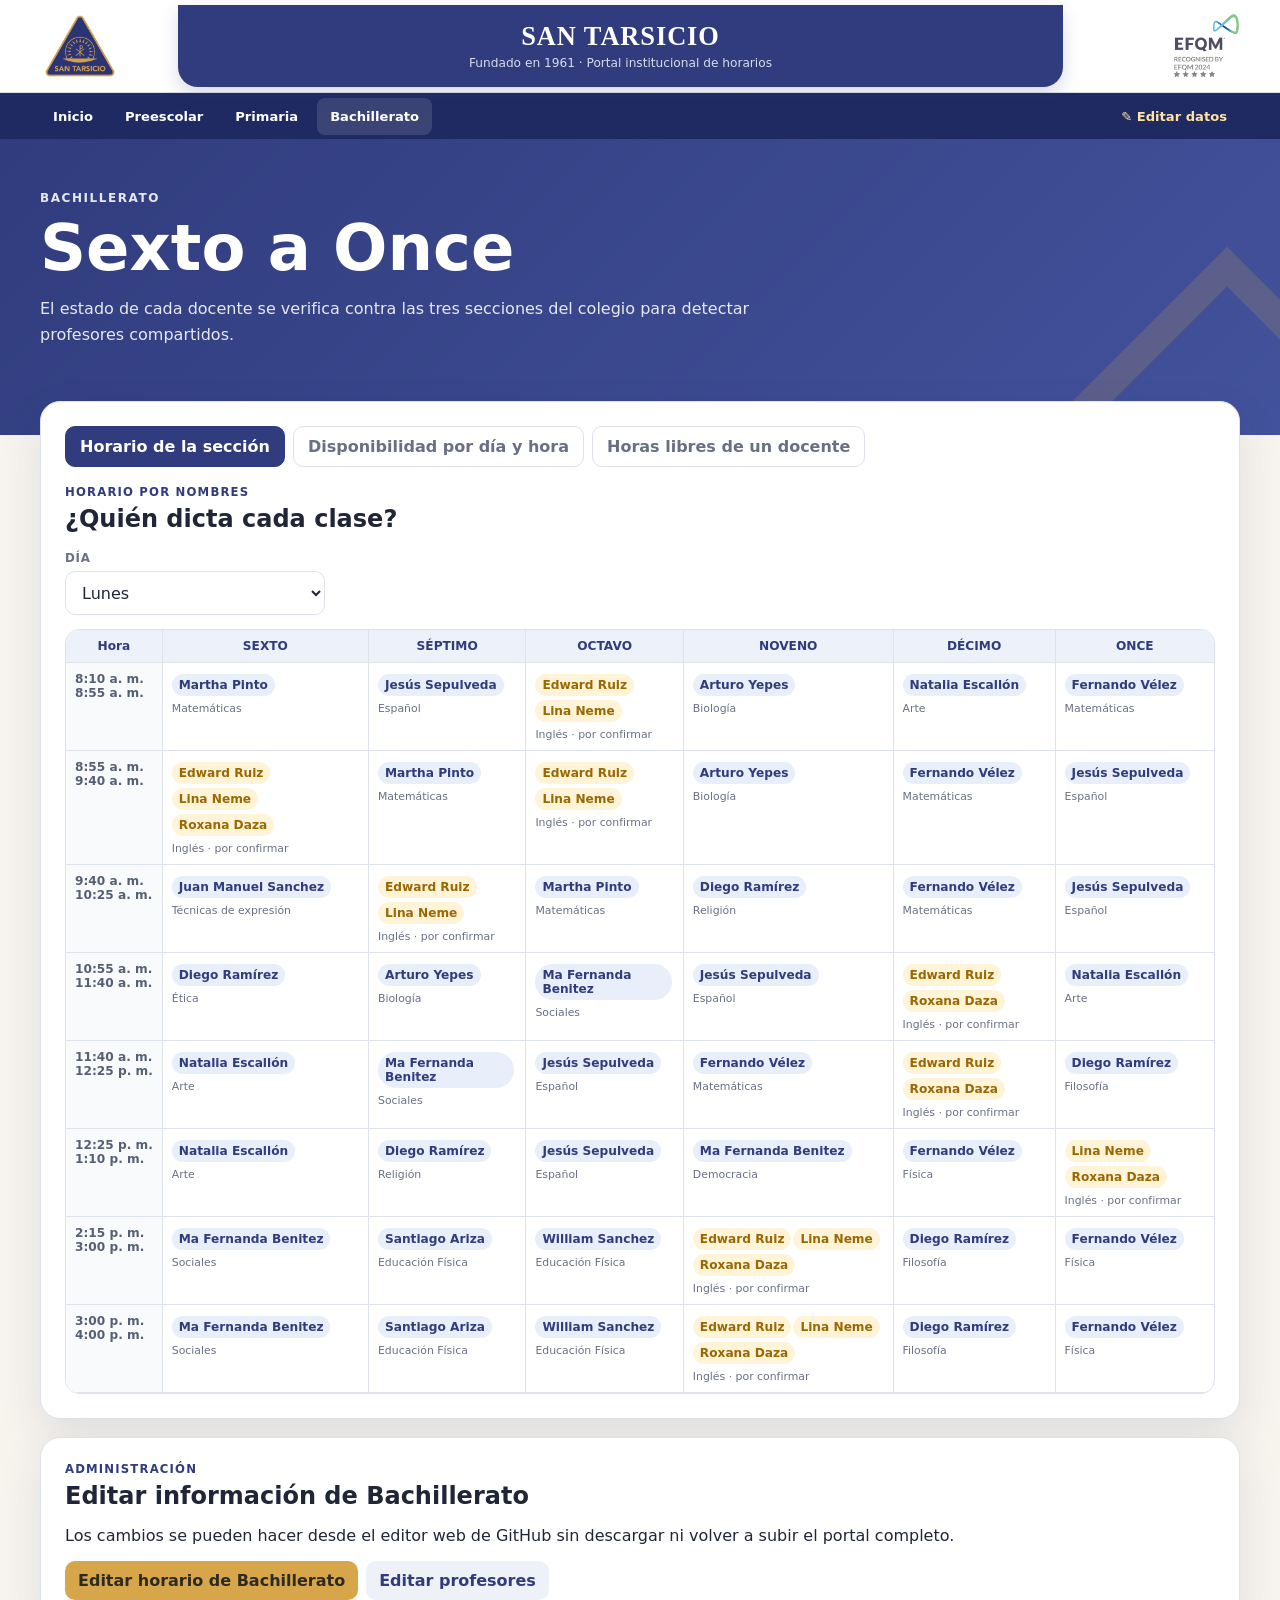
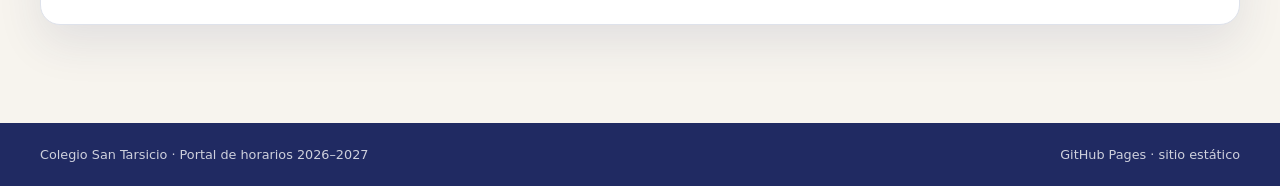
==== bachillerato.html @ 5db91fc8 "Add files via upload" ====
<!doctype html><html lang="es"><head><meta charset="utf-8"><meta name="viewport" content="width=device-width,initial-scale=1"><title>Bachillerato · Portal San Tarsicio</title><link rel="stylesheet" href="css/styles.css"></head><body><header class="brandbar"><div class="shell brandbar__inner"><img class="brand-logo" src="img/escudo-san-tarsicio.jpg" alt="Escudo Colegio San Tarsicio"><div class="brand-center"><strong>SAN TARSICIO</strong><span>Fundado en 1961 · Portal institucional de horarios</span></div><img class="efqm" src="img/efqm.png" alt="EFQM Recognised"></div></header><nav class="topnav"><div class="shell topnav__inner"><a href="index.html">Inicio</a><a class="" href="preescolar.html">Preescolar</a><a class="" href="primaria.html">Primaria</a><a class="active" href="bachillerato.html">Bachillerato</a><a class="admin-link" data-admin-path="datos/profesores.js" href="#">✎ Editar datos</a></div></nav><section class="hero"><div class="shell"><p class="eyebrow">Bachillerato</p><h1>Sexto a Once</h1><p>El estado de cada docente se verifica contra las tres secciones del colegio para detectar profesores compartidos.</p></div></section><main class="shell main"><section class="card"><div class="tabs"><button class="tab active" data-panel="panelSchedule">Horario de la sección</button><button class="tab" data-panel="panelAvailability">Disponibilidad por día y hora</button><button class="tab" data-panel="panelFree">Horas libres de un docente</button></div><div id="panelSchedule" class="panel active"><p class="section-label">Horario por nombres</p><h2>¿Quién dicta cada clase?</h2><div class="controls" style="grid-template-columns:minmax(180px,260px)"><div class="field"><span>Día</span><select id="scheduleDay"></select></div></div><div class="table-wrap" style="margin-top:14px"><table class="schedule-table"><thead id="scheduleHead"></thead><tbody id="scheduleBody"></tbody></table></div></div><div id="panelAvailability" class="panel"><p class="section-label">Consulta rápida</p><h2>Profesores disponibles</h2><div class="controls"><div class="field"><span>Día</span><select id="availDay"></select></div><div class="field"><span>Hora</span><input id="availTime" type="time" value="10:10"></div><div class="field" style="grid-column:span 2"><span>Buscar docente</span><input id="teacherSearch" type="search" placeholder="Nombre o asignatura"></div></div><div class="legend"><span><i class="dot free"></i>Disponible</span><span><i class="dot busy"></i>En clase</span><span><i class="dot maybe"></i>Por confirmar</span><span><i class="dot off"></i>Fuera de jornada</span></div><div id="availabilitySummary" class="summary"></div><div id="teacherGrid" class="teacher-grid"></div></div><div id="panelFree" class="panel"><p class="section-label">Consulta semanal</p><h2>Horas libres de un docente</h2><div class="controls" style="grid-template-columns:minmax(220px,360px)"><div class="field"><span>Docente</span><select id="freeTeacher"></select></div></div><div class="notice" style="margin:14px 0">Se muestran exclusivamente las franjas lectivas reales de Bachillerato. Recreos, descansos y pausas institucionales no se convierten en bloques disponibles.</div><div id="freeWeek" class="week-list"></div></div></section><section class="card"><p class="section-label">Administración</p><h2>Editar información de Bachillerato</h2><p>Los cambios se pueden hacer desde el editor web de GitHub sin descargar ni volver a subir el portal completo.</p><div class="admin-actions"><a class="btn btn-gold" data-admin-path="datos/bachillerato.js" href="#">Editar horario de Bachillerato</a><a class="btn btn-soft" data-admin-path="datos/profesores.js" href="#">Editar profesores</a></div></section></main><footer class="footer"><div class="shell footer__inner"><span>Colegio San Tarsicio · Portal de horarios 2026–2027</span><span>GitHub Pages · sitio estático</span></div></footer><script src="datos/config.js"></script><script src="datos/profesores.js"></script><script src="datos/preescolar.js"></script><script>window.CST_ALL_SECTION_DATA=(window.CST_ALL_SECTION_DATA||[]).concat([window.CST_SECTION_DATA]);</script><script src="datos/primaria.js"></script><script>window.CST_ALL_SECTION_DATA=(window.CST_ALL_SECTION_DATA||[]).concat([window.CST_SECTION_DATA]);</script><script src="datos/bachillerato.js"></script><script src="js/utils.js"></script><script src="js/app.js"></script></body></html>
---- css/styles.css ----
/* Colegio San Tarsicio · Portal de horarios */
:root{--navy:#303C7D;--navy-dark:#202A62;--gold:#D8A64A;--gold-soft:#F2E2BA;--paper:#F7F4EE;--white:#fff;--ink:#202538;--muted:#697085;--line:#DEE2EB;--green:#267A57;--green-bg:#EAF7F0;--red:#A9343C;--red-bg:#FCECEF;--amber:#9A6700;--amber-bg:#FFF4D8;--gray:#667085;--gray-bg:#EEF1F5;--shadow:0 18px 45px rgba(36,48,98,.10);--radius:20px}
*{box-sizing:border-box}html{scroll-behavior:smooth}body{margin:0;font-family:Inter,ui-sans-serif,system-ui,-apple-system,BlinkMacSystemFont,"Segoe UI",sans-serif;background:var(--paper);color:var(--ink)}a{color:inherit}button,input,select{font:inherit}.shell{width:min(1200px,calc(100% - 30px));margin:auto}
.brandbar{background:#fff;border-bottom:1px solid var(--line);position:sticky;top:0;z-index:30}.brandbar__inner{height:92px;display:grid;grid-template-columns:116px 1fr 155px;gap:22px;align-items:center}.brand-logo{max-height:72px;max-width:108px;object-fit:contain}.efqm{justify-self:end;max-width:135px;max-height:68px;object-fit:contain}.brand-center{background:var(--navy);color:#fff;border-radius:0 0 20px 20px;padding:16px 24px;text-align:center;box-shadow:0 8px 18px rgba(48,60,125,.18)}.brand-center strong{display:block;font-family:Georgia,"Times New Roman",serif;font-size:1.65rem;letter-spacing:.035em}.brand-center span{font-size:.76rem;opacity:.82}
.topnav{background:var(--navy-dark);color:#fff}.topnav__inner{min-height:46px;display:flex;align-items:center;gap:6px;overflow:auto}.topnav a{padding:11px 13px;text-decoration:none;border-radius:8px;font-size:.82rem;font-weight:750;white-space:nowrap}.topnav a:hover,.topnav a.active{background:rgba(255,255,255,.12)}.topnav .admin-link{margin-left:auto;color:#FFE3A0}
.hero{background:linear-gradient(135deg,var(--navy),#43529C);color:#fff;padding:50px 0 72px;position:relative;overflow:hidden}.hero:after{content:"";position:absolute;width:220px;height:220px;border:28px solid rgba(216,166,74,.18);transform:rotate(45deg);right:-85px;bottom:-145px}.eyebrow{margin:0 0 8px;text-transform:uppercase;letter-spacing:.13em;font-size:.75rem;font-weight:850;color:#F8DB9B}.hero h1{margin:0;font-size:clamp(2.1rem,5vw,4.4rem);line-height:1}.hero p{max-width:760px;line-height:1.6;color:rgba(255,255,255,.88)}
.main{margin-top:-34px;padding-bottom:50px;position:relative;z-index:2}.card{background:#fff;border:1px solid var(--line);border-radius:var(--radius);box-shadow:var(--shadow);padding:24px;margin-bottom:18px}.card h2{margin:0}.section-label{margin:0 0 6px;color:var(--navy);text-transform:uppercase;letter-spacing:.1em;font-size:.73rem;font-weight:850}
.home-grid{display:grid;grid-template-columns:repeat(3,1fr);gap:16px}.section-card{position:relative;min-height:230px;padding:24px;border-radius:22px;background:#fff;border:1px solid var(--line);box-shadow:var(--shadow);text-decoration:none;overflow:hidden;transition:.18s}.section-card:hover{transform:translateY(-3px);box-shadow:0 22px 50px rgba(36,48,98,.14)}.section-card:before{content:"";position:absolute;left:0;top:0;bottom:0;width:8px;background:var(--gold)}.section-card h2{color:var(--navy);font-size:1.6rem;margin:16px 0 8px}.section-card p{color:var(--muted);line-height:1.5}.section-card__number{font-size:3.5rem;font-family:Georgia,serif;color:var(--gold);line-height:1}.section-card__go{font-weight:850;color:var(--navy)}
.tabs{display:flex;gap:8px;flex-wrap:wrap;margin-bottom:18px}.tab{border:1px solid var(--line);background:#fff;padding:10px 14px;border-radius:10px;color:var(--muted);font-weight:800;cursor:pointer}.tab.active{background:var(--navy);color:#fff;border-color:var(--navy)}.panel{display:none}.panel.active{display:block}
.controls{display:grid;grid-template-columns:repeat(4,minmax(0,1fr));gap:12px;margin-top:18px}.field{display:grid;gap:6px}.field label,.field span{font-size:.74rem;color:var(--muted);text-transform:uppercase;letter-spacing:.06em;font-weight:850}.field select,.field input{height:44px;border:1px solid var(--line);border-radius:10px;background:#fff;padding:0 12px;color:var(--ink)}
.legend{display:flex;gap:14px;flex-wrap:wrap;color:var(--muted);font-size:.8rem;margin:16px 0}.dot{width:9px;height:9px;border-radius:50%;display:inline-block;margin-right:5px}.free{background:var(--green)}.busy{background:var(--red)}.maybe{background:#D49B00}.off{background:#98A2B3}
.summary{display:grid;grid-template-columns:repeat(4,1fr);gap:10px;margin:14px 0}.summary-box{border:1px solid var(--line);border-radius:13px;padding:13px;background:#FBFCFE}.summary-box strong{display:block;font-size:1.45rem;color:var(--navy)}.summary-box span{font-size:.76rem;color:var(--muted)}
.teacher-grid{display:grid;grid-template-columns:repeat(3,1fr);gap:12px}.teacher-card{border-radius:15px;padding:15px;border:1px solid var(--line);min-height:140px}.teacher-card.free-card{background:var(--green-bg);border-color:#C8E8D5}.teacher-card.busy-card{background:var(--red-bg);border-color:#F0C8CC}.teacher-card.maybe-card{background:var(--amber-bg);border-color:#EDD58A}.teacher-card.off-card{background:var(--gray-bg)}.teacher-card h3{margin:0 0 8px}.status{display:inline-block;border-radius:999px;padding:5px 8px;font-size:.68rem;font-weight:900;margin-bottom:8px}.status.free-card{color:var(--green);background:#D7F0E1}.status.busy-card{color:var(--red);background:#F4D5D8}.status.maybe-card{color:var(--amber);background:#F4E3A8}.status.off-card{color:var(--gray);background:#DFE4EB}.teacher-card p{margin:0;font-size:.8rem;line-height:1.45}.teacher-card small{display:block;margin-top:7px;color:var(--muted)}
.table-wrap{overflow:auto;border:1px solid var(--line);border-radius:14px}.schedule-table{border-collapse:collapse;width:100%;min-width:940px}.schedule-table th,.schedule-table td{border-right:1px solid var(--line);border-bottom:1px solid var(--line);padding:9px;vertical-align:top;font-size:.76rem}.schedule-table th{background:#EDF1FA;color:var(--navy);font-weight:900;position:sticky;top:0;z-index:1}.schedule-table th:last-child,.schedule-table td:last-child{border-right:0}.time-cell{white-space:nowrap;background:#F9FAFC;color:#566074;font-weight:850}.teacher-chip{display:inline-block;padding:4px 7px;border-radius:999px;background:#E8EEFA;color:var(--navy);font-weight:850;margin:2px 2px 2px 0}.teacher-chip.tentative{background:var(--amber-bg);color:var(--amber)}.subject-note{display:block;color:var(--muted);font-size:.68rem;margin-top:4px}.unknown{color:var(--amber);font-weight:800}
.week-list{display:grid;gap:10px}.week-row{display:grid;grid-template-columns:110px 110px 140px 1fr;gap:10px;align-items:stretch;border-bottom:1px solid var(--line);padding-bottom:10px}.week-row:last-child{border-bottom:0}.week-day{font-weight:900;color:var(--navy)}.week-time{font-weight:800;color:#596174}.week-state{border-radius:10px;padding:8px;font-weight:850;font-size:.76rem}.week-state.free-card{background:var(--green-bg);color:var(--green)}.week-state.busy-card{background:var(--red-bg);color:var(--red)}.week-state.maybe-card{background:var(--amber-bg);color:var(--amber)}.week-state.off-card{background:var(--gray-bg);color:var(--gray)}.week-detail{font-size:.78rem;line-height:1.4}.week-detail small{display:block;color:var(--muted)}
.admin-box{border:1px dashed #C7B17D;background:#FFF9EA;border-radius:14px;padding:16px;color:#69562D}.admin-actions{display:flex;gap:8px;flex-wrap:wrap;margin-top:10px}.btn{display:inline-flex;align-items:center;justify-content:center;text-decoration:none;border:0;border-radius:10px;padding:10px 13px;font-weight:850;cursor:pointer}.btn-primary{background:var(--navy);color:#fff}.btn-gold{background:var(--gold);color:#2D2A20}.btn-soft{background:#EEF1F7;color:var(--navy)}.notice{padding:12px 14px;border-radius:12px;background:#F4F6FA;color:var(--muted);font-size:.82rem;line-height:1.5}.warning{background:var(--amber-bg);color:#775700;border:1px solid #EFD58A}.footer{background:var(--navy-dark);color:#fff;padding:24px 0;margin-top:30px}.footer__inner{display:flex;justify-content:space-between;gap:18px;flex-wrap:wrap;font-size:.8rem;color:rgba(255,255,255,.78)}
@media(max-width:900px){.brandbar__inner{grid-template-columns:85px 1fr 95px;height:78px}.brand-logo{max-height:60px}.efqm{max-width:90px}.brand-center strong{font-size:1.25rem}.home-grid,.teacher-grid{grid-template-columns:repeat(2,1fr)}.controls{grid-template-columns:repeat(2,1fr)}.summary{grid-template-columns:repeat(2,1fr)}}
@media(max-width:650px){.shell{width:min(100% - 18px,1200px)}.brandbar__inner{grid-template-columns:62px 1fr 66px;gap:8px}.brand-logo{max-height:50px;max-width:58px}.efqm{max-width:63px}.brand-center{padding:10px 8px}.brand-center strong{font-size:.95rem}.brand-center span{display:none}.hero{padding:34px 0 60px}.card{padding:16px}.home-grid,.teacher-grid,.controls,.summary{grid-template-columns:1fr}.week-row{grid-template-columns:80px 1fr}.week-day{grid-column:1}.week-time{grid-column:1}.week-state{grid-column:2;grid-row:1}.week-detail{grid-column:2;grid-row:2}.topnav .admin-link{margin-left:0}.tabs{display:grid;grid-template-columns:1fr}.tab{text-align:left}}
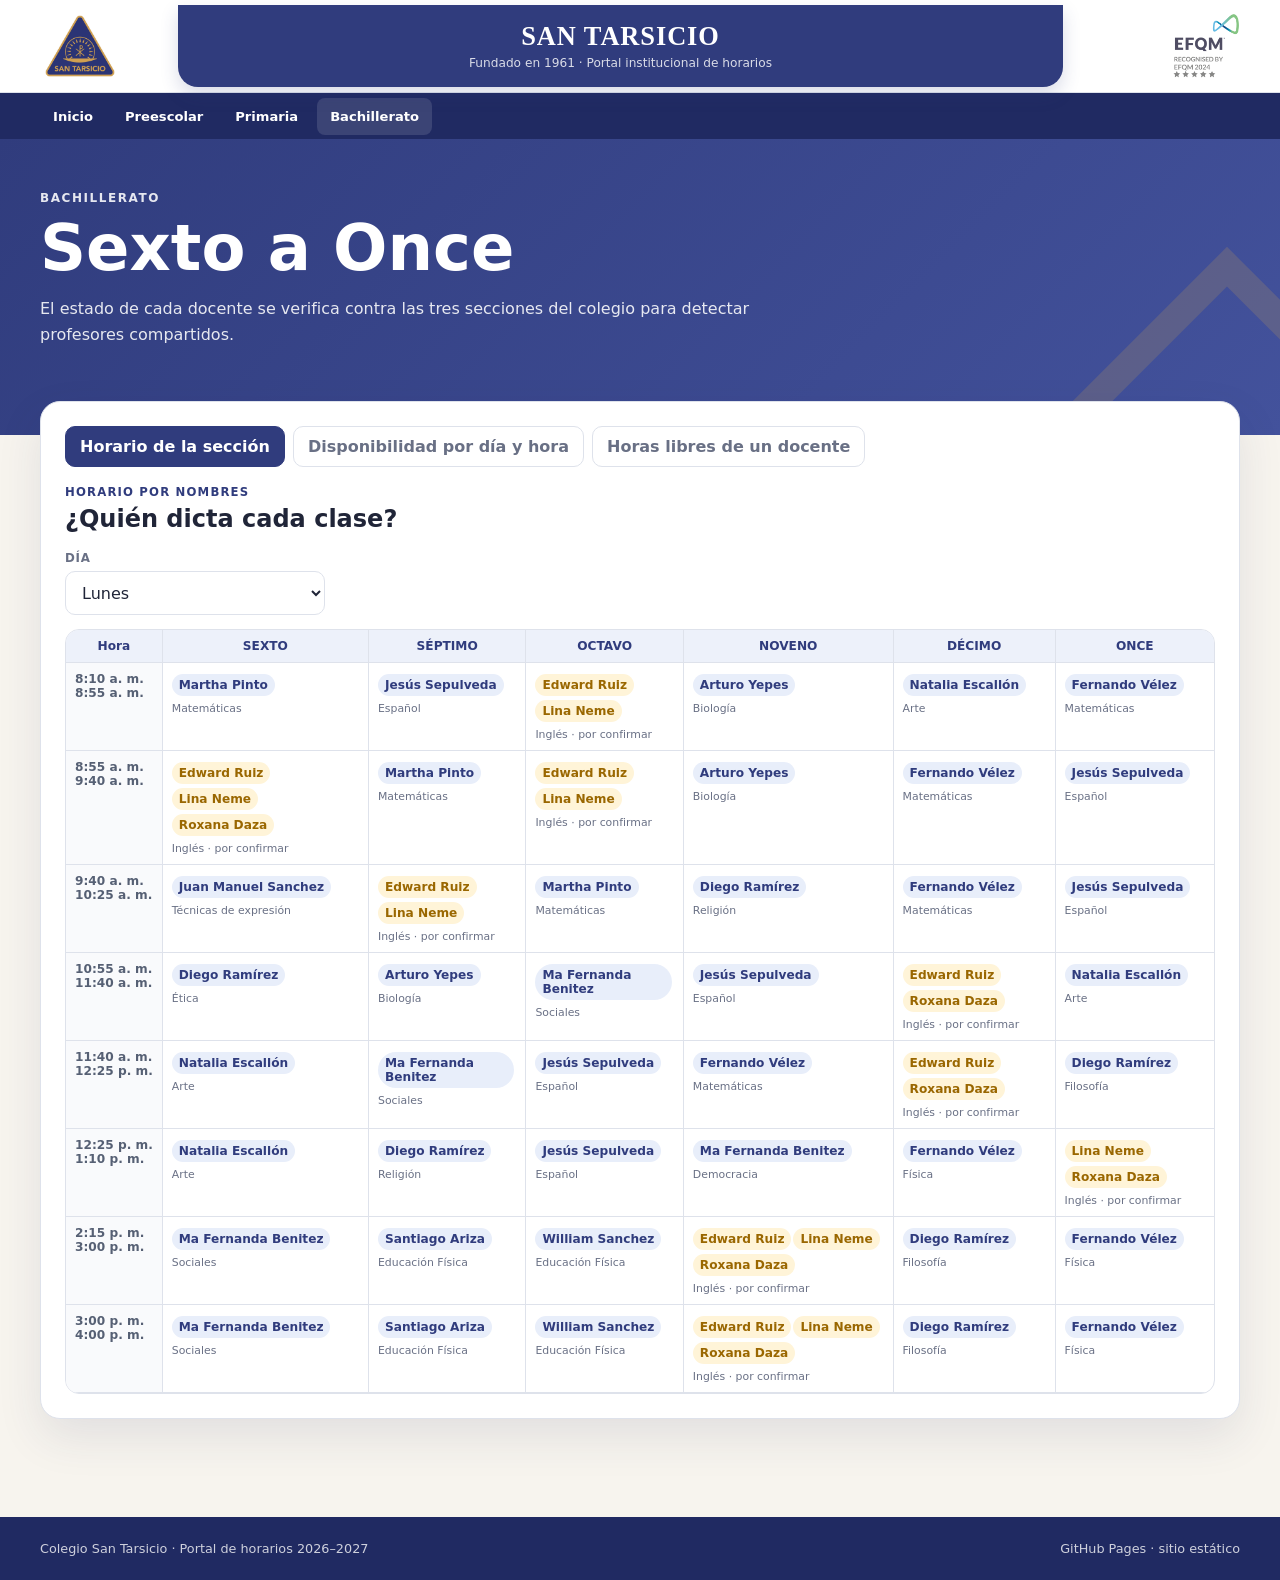
==== commit 1cd09d9c: "Add files via upload" ====
--- a/bachillerato.html
+++ b/bachillerato.html
@@ -1 +1 @@
-<!doctype html><html lang="es"><head><meta charset="utf-8"><meta name="viewport" content="width=device-width,initial-scale=1"><title>Bachillerato · Portal San Tarsicio</title><link rel="stylesheet" href="css/styles.css"></head><body><header class="brandbar"><div class="shell brandbar__inner"><img class="brand-logo" src="img/escudo-san-tarsicio.jpg" alt="Escudo Colegio San Tarsicio"><div class="brand-center"><strong>SAN TARSICIO</strong><span>Fundado en 1961 · Portal institucional de horarios</span></div><img class="efqm" src="img/efqm.png" alt="EFQM Recognised"></div></header><nav class="topnav"><div class="shell topnav__inner"><a href="index.html">Inicio</a><a class="" href="preescolar.html">Preescolar</a><a class="" href="primaria.html">Primaria</a><a class="active" href="bachillerato.html">Bachillerato</a><a class="admin-link" data-admin-path="datos/profesores.js" href="#">✎ Editar datos</a></div></nav><section class="hero"><div class="shell"><p class="eyebrow">Bachillerato</p><h1>Sexto a Once</h1><p>El estado de cada docente se verifica contra las tres secciones del colegio para detectar profesores compartidos.</p></div></section><main class="shell main"><section class="card"><div class="tabs"><button class="tab active" data-panel="panelSchedule">Horario de la sección</button><button class="tab" data-panel="panelAvailability">Disponibilidad por día y hora</button><button class="tab" data-panel="panelFree">Horas libres de un docente</button></div><div id="panelSchedule" class="panel active"><p class="section-label">Horario por nombres</p><h2>¿Quién dicta cada clase?</h2><div class="controls" style="grid-template-columns:minmax(180px,260px)"><div class="field"><span>Día</span><select id="scheduleDay"></select></div></div><div class="table-wrap" style="margin-top:14px"><table class="schedule-table"><thead id="scheduleHead"></thead><tbody id="scheduleBody"></tbody></table></div></div><div id="panelAvailability" class="panel"><p class="section-label">Consulta rápida</p><h2>Profesores disponibles</h2><div class="controls"><div class="field"><span>Día</span><select id="availDay"></select></div><div class="field"><span>Hora</span><input id="availTime" type="time" value="10:10"></div><div class="field" style="grid-column:span 2"><span>Buscar docente</span><input id="teacherSearch" type="search" placeholder="Nombre o asignatura"></div></div><div class="legend"><span><i class="dot free"></i>Disponible</span><span><i class="dot busy"></i>En clase</span><span><i class="dot maybe"></i>Por confirmar</span><span><i class="dot off"></i>Fuera de jornada</span></div><div id="availabilitySummary" class="summary"></div><div id="teacherGrid" class="teacher-grid"></div></div><div id="panelFree" class="panel"><p class="section-label">Consulta semanal</p><h2>Horas libres de un docente</h2><div class="controls" style="grid-template-columns:minmax(220px,360px)"><div class="field"><span>Docente</span><select id="freeTeacher"></select></div></div><div class="notice" style="margin:14px 0">Se muestran exclusivamente las franjas lectivas reales de Bachillerato. Recreos, descansos y pausas institucionales no se convierten en bloques disponibles.</div><div id="freeWeek" class="week-list"></div></div></section><section class="card"><p class="section-label">Administración</p><h2>Editar información de Bachillerato</h2><p>Los cambios se pueden hacer desde el editor web de GitHub sin descargar ni volver a subir el portal completo.</p><div class="admin-actions"><a class="btn btn-gold" data-admin-path="datos/bachillerato.js" href="#">Editar horario de Bachillerato</a><a class="btn btn-soft" data-admin-path="datos/profesores.js" href="#">Editar profesores</a></div></section></main><footer class="footer"><div class="shell footer__inner"><span>Colegio San Tarsicio · Portal de horarios 2026–2027</span><span>GitHub Pages · sitio estático</span></div></footer><script src="datos/config.js"></script><script src="datos/profesores.js"></script><script src="datos/preescolar.js"></script><script>window.CST_ALL_SECTION_DATA=(window.CST_ALL_SECTION_DATA||[]).concat([window.CST_SECTION_DATA]);</script><script src="datos/primaria.js"></script><script>window.CST_ALL_SECTION_DATA=(window.CST_ALL_SECTION_DATA||[]).concat([window.CST_SECTION_DATA]);</script><script src="datos/bachillerato.js"></script><script src="js/utils.js"></script><script src="js/app.js"></script></body></html>+<!doctype html><html lang="es"><head><meta charset="utf-8"><meta name="viewport" content="width=device-width,initial-scale=1"><title>Bachillerato · Portal San Tarsicio</title><link rel="stylesheet" href="css/styles.css"></head><body><header class="brandbar"><div class="shell brandbar__inner"><img class="brand-logo" src="img/escudo-san-tarsicio.jpg" alt="Escudo Colegio San Tarsicio"><div class="brand-center"><strong>SAN TARSICIO</strong><span>Fundado en 1961 · Portal institucional de horarios</span></div><img class="efqm" src="img/efqm.png" alt="EFQM Recognised"></div></header><nav class="topnav"><div class="shell topnav__inner"><a href="index.html">Inicio</a><a class="" href="preescolar.html">Preescolar</a><a class="" href="primaria.html">Primaria</a><a class="active" href="bachillerato.html">Bachillerato</a></div></nav><section class="hero"><div class="shell"><p class="eyebrow">Bachillerato</p><h1>Sexto a Once</h1><p>El estado de cada docente se verifica contra las tres secciones del colegio para detectar profesores compartidos.</p></div></section><main class="shell main"><section class="card"><div class="tabs"><button class="tab active" data-panel="panelSchedule">Horario de la sección</button><button class="tab" data-panel="panelAvailability">Disponibilidad por día y hora</button><button class="tab" data-panel="panelFree">Horas libres de un docente</button></div><div id="panelSchedule" class="panel active"><p class="section-label">Horario por nombres</p><h2>¿Quién dicta cada clase?</h2><div class="controls" style="grid-template-columns:minmax(180px,260px)"><div class="field"><span>Día</span><select id="scheduleDay"></select></div></div><div class="table-wrap" style="margin-top:14px"><table class="schedule-table"><thead id="scheduleHead"></thead><tbody id="scheduleBody"></tbody></table></div></div><div id="panelAvailability" class="panel"><p class="section-label">Consulta rápida</p><h2>Profesores disponibles</h2><div class="controls"><div class="field"><span>Día</span><select id="availDay"></select></div><div class="field"><span>Hora</span><input id="availTime" type="time" value="10:10"></div><div class="field" style="grid-column:span 2"><span>Buscar docente</span><input id="teacherSearch" type="search" placeholder="Nombre o asignatura"></div></div><div class="legend"><span><i class="dot free"></i>Disponible</span><span><i class="dot busy"></i>En clase</span><span><i class="dot maybe"></i>Por confirmar</span><span><i class="dot off"></i>Fuera de jornada</span></div><div id="availabilitySummary" class="summary"></div><div id="teacherGrid" class="teacher-grid"></div></div><div id="panelFree" class="panel"><p class="section-label">Consulta semanal</p><h2>Horas libres de un docente</h2><div class="controls" style="grid-template-columns:minmax(220px,360px)"><div class="field"><span>Docente</span><select id="freeTeacher"></select></div></div><div class="notice" style="margin:14px 0">Se muestran exclusivamente las franjas lectivas reales de Bachillerato. Recreos, descansos y pausas institucionales no se convierten en bloques disponibles.</div><div id="freeWeek" class="week-list"></div></div></section></main><footer class="footer"><div class="shell footer__inner"><span>Colegio San Tarsicio · Portal de horarios 2026–2027</span><span>GitHub Pages · sitio estático</span></div></footer><script src="datos/profesores.js"></script><script src="datos/preescolar.js"></script><script>window.CST_ALL_SECTION_DATA=(window.CST_ALL_SECTION_DATA||[]).concat([window.CST_SECTION_DATA]);</script><script src="datos/primaria.js"></script><script>window.CST_ALL_SECTION_DATA=(window.CST_ALL_SECTION_DATA||[]).concat([window.CST_SECTION_DATA]);</script><script src="datos/bachillerato.js"></script><script src="js/utils.js"></script><script src="js/app.js"></script></body></html>
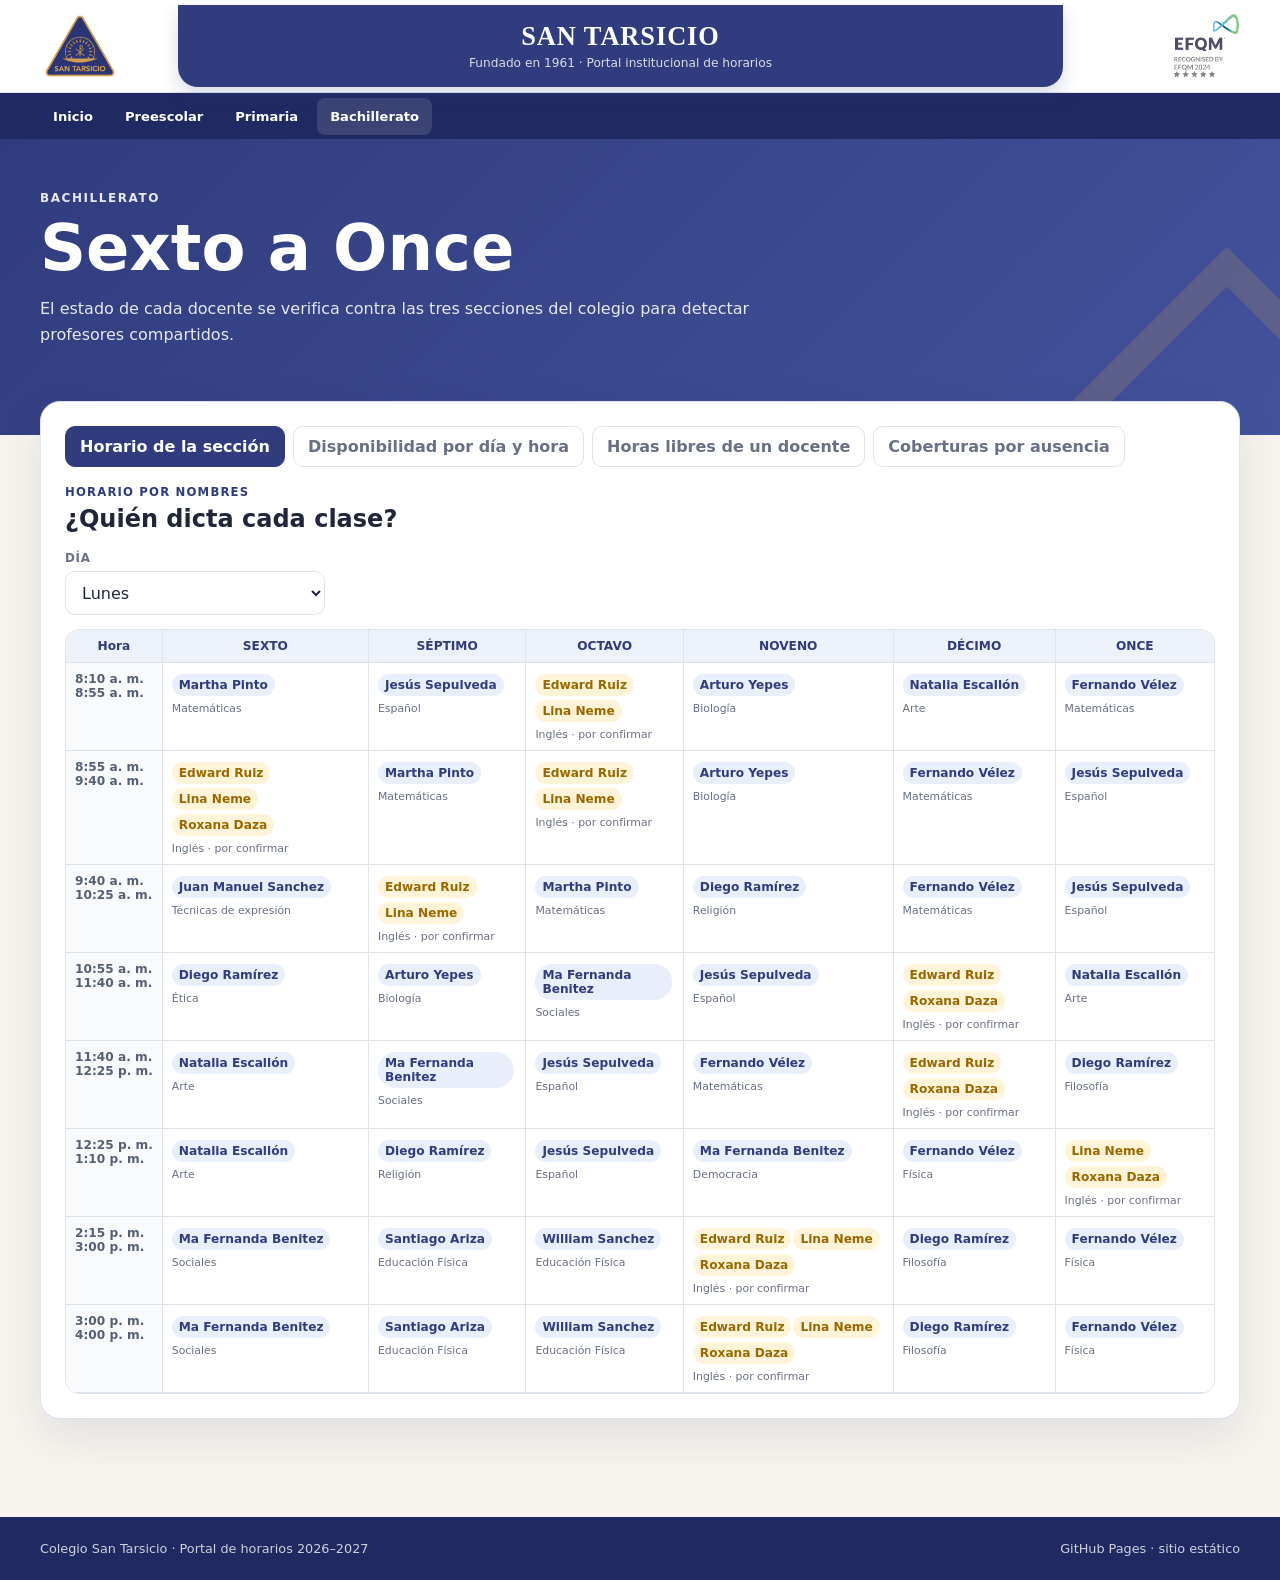
==== commit f7325dcf: "Add files via upload" ====
--- a/bachillerato.html
+++ b/bachillerato.html
@@ -1 +1,32 @@
-<!doctype html><html lang="es"><head><meta charset="utf-8"><meta name="viewport" content="width=device-width,initial-scale=1"><title>Bachillerato · Portal San Tarsicio</title><link rel="stylesheet" href="css/styles.css"></head><body><header class="brandbar"><div class="shell brandbar__inner"><img class="brand-logo" src="img/escudo-san-tarsicio.jpg" alt="Escudo Colegio San Tarsicio"><div class="brand-center"><strong>SAN TARSICIO</strong><span>Fundado en 1961 · Portal institucional de horarios</span></div><img class="efqm" src="img/efqm.png" alt="EFQM Recognised"></div></header><nav class="topnav"><div class="shell topnav__inner"><a href="index.html">Inicio</a><a class="" href="preescolar.html">Preescolar</a><a class="" href="primaria.html">Primaria</a><a class="active" href="bachillerato.html">Bachillerato</a></div></nav><section class="hero"><div class="shell"><p class="eyebrow">Bachillerato</p><h1>Sexto a Once</h1><p>El estado de cada docente se verifica contra las tres secciones del colegio para detectar profesores compartidos.</p></div></section><main class="shell main"><section class="card"><div class="tabs"><button class="tab active" data-panel="panelSchedule">Horario de la sección</button><button class="tab" data-panel="panelAvailability">Disponibilidad por día y hora</button><button class="tab" data-panel="panelFree">Horas libres de un docente</button></div><div id="panelSchedule" class="panel active"><p class="section-label">Horario por nombres</p><h2>¿Quién dicta cada clase?</h2><div class="controls" style="grid-template-columns:minmax(180px,260px)"><div class="field"><span>Día</span><select id="scheduleDay"></select></div></div><div class="table-wrap" style="margin-top:14px"><table class="schedule-table"><thead id="scheduleHead"></thead><tbody id="scheduleBody"></tbody></table></div></div><div id="panelAvailability" class="panel"><p class="section-label">Consulta rápida</p><h2>Profesores disponibles</h2><div class="controls"><div class="field"><span>Día</span><select id="availDay"></select></div><div class="field"><span>Hora</span><input id="availTime" type="time" value="10:10"></div><div class="field" style="grid-column:span 2"><span>Buscar docente</span><input id="teacherSearch" type="search" placeholder="Nombre o asignatura"></div></div><div class="legend"><span><i class="dot free"></i>Disponible</span><span><i class="dot busy"></i>En clase</span><span><i class="dot maybe"></i>Por confirmar</span><span><i class="dot off"></i>Fuera de jornada</span></div><div id="availabilitySummary" class="summary"></div><div id="teacherGrid" class="teacher-grid"></div></div><div id="panelFree" class="panel"><p class="section-label">Consulta semanal</p><h2>Horas libres de un docente</h2><div class="controls" style="grid-template-columns:minmax(220px,360px)"><div class="field"><span>Docente</span><select id="freeTeacher"></select></div></div><div class="notice" style="margin:14px 0">Se muestran exclusivamente las franjas lectivas reales de Bachillerato. Recreos, descansos y pausas institucionales no se convierten en bloques disponibles.</div><div id="freeWeek" class="week-list"></div></div></section></main><footer class="footer"><div class="shell footer__inner"><span>Colegio San Tarsicio · Portal de horarios 2026–2027</span><span>GitHub Pages · sitio estático</span></div></footer><script src="datos/profesores.js"></script><script src="datos/preescolar.js"></script><script>window.CST_ALL_SECTION_DATA=(window.CST_ALL_SECTION_DATA||[]).concat([window.CST_SECTION_DATA]);</script><script src="datos/primaria.js"></script><script>window.CST_ALL_SECTION_DATA=(window.CST_ALL_SECTION_DATA||[]).concat([window.CST_SECTION_DATA]);</script><script src="datos/bachillerato.js"></script><script src="js/utils.js"></script><script src="js/app.js"></script></body></html>+<!doctype html><html lang="es"><head><meta charset="utf-8"><meta name="viewport" content="width=device-width,initial-scale=1"><title>Bachillerato · Portal San Tarsicio</title><link rel="stylesheet" href="css/styles.css"></head><body><header class="brandbar"><div class="shell brandbar__inner"><img class="brand-logo" src="img/escudo-san-tarsicio.jpg" alt="Escudo Colegio San Tarsicio"><div class="brand-center"><strong>SAN TARSICIO</strong><span>Fundado en 1961 · Portal institucional de horarios</span></div><img class="efqm" src="img/efqm.png" alt="EFQM Recognised"></div></header><nav class="topnav"><div class="shell topnav__inner"><a href="index.html">Inicio</a><a class="" href="preescolar.html">Preescolar</a><a class="" href="primaria.html">Primaria</a><a class="active" href="bachillerato.html">Bachillerato</a></div></nav><section class="hero"><div class="shell"><p class="eyebrow">Bachillerato</p><h1>Sexto a Once</h1><p>El estado de cada docente se verifica contra las tres secciones del colegio para detectar profesores compartidos.</p></div></section><main class="shell main"><section class="card"><div class="tabs"><button class="tab active" data-panel="panelSchedule">Horario de la sección</button><button class="tab" data-panel="panelAvailability">Disponibilidad por día y hora</button><button class="tab" data-panel="panelFree">Horas libres de un docente</button><button class="tab" data-panel="panelCoverage">Coberturas por ausencia</button></div><div id="panelSchedule" class="panel active"><p class="section-label">Horario por nombres</p><h2>¿Quién dicta cada clase?</h2><div class="controls" style="grid-template-columns:minmax(180px,260px)"><div class="field"><span>Día</span><select id="scheduleDay"></select></div></div><div class="table-wrap" style="margin-top:14px"><table class="schedule-table"><thead id="scheduleHead"></thead><tbody id="scheduleBody"></tbody></table></div></div><div id="panelAvailability" class="panel"><p class="section-label">Consulta rápida</p><h2>Profesores disponibles</h2><div class="controls"><div class="field"><span>Día</span><select id="availDay"></select></div><div class="field"><span>Hora</span><input id="availTime" type="time" value="10:10"></div><div class="field" style="grid-column:span 2"><span>Buscar docente</span><input id="teacherSearch" type="search" placeholder="Nombre o asignatura"></div></div><div class="legend"><span><i class="dot free"></i>Disponible</span><span><i class="dot busy"></i>En clase</span><span><i class="dot maybe"></i>Por confirmar</span><span><i class="dot off"></i>Fuera de jornada</span></div><div id="availabilitySummary" class="summary"></div><div id="teacherGrid" class="teacher-grid"></div></div><div id="panelFree" class="panel"><p class="section-label">Consulta semanal</p><h2>Horas libres de un docente</h2><div class="controls" style="grid-template-columns:minmax(220px,360px)"><div class="field"><span>Docente</span><select id="freeTeacher"></select></div></div><div class="notice" style="margin:14px 0">Se muestran exclusivamente las franjas lectivas reales de Bachillerato. Recreos, descansos y pausas institucionales no se convierten en bloques disponibles.</div><div id="freeWeek" class="week-list"></div></div>
+<div id="panelCoverage" class="panel">
+  <p class="section-label">Coberturas por ausencia</p>
+  <h2>Buscar reemplazos</h2>
+  <p class="panel-intro">
+    Selecciona al docente ausente y los días de incapacidad o permiso. El portal revisa sus clases,
+    descarta docentes ocupados o fuera de jornada y propone una rotación para evitar cargar siempre a la misma persona.
+  </p>
+
+  <div class="coverage-controls">
+    <div class="field">
+      <span>Docente ausente</span>
+      <select id="coverageTeacher"></select>
+    </div>
+    <div class="field">
+      <span>Días de ausencia</span>
+      <div id="coverageDays" class="day-checks"></div>
+    </div>
+    <div class="field coverage-action">
+      <span>&nbsp;</span>
+      <button id="coverageButton" class="btn btn-primary" type="button">Calcular coberturas</button>
+    </div>
+  </div>
+
+  <div class="notice" style="margin:14px 0">
+    Esta herramienta es una simulación: no modifica el horario oficial. La recomendación considera compatibilidad,
+    sección, disponibilidad restante y carga de coberturas dentro del plan generado.
+  </div>
+
+  <div id="coverageResults"></div>
+</div>
+</section></main><footer class="footer"><div class="shell footer__inner"><span>Colegio San Tarsicio · Portal de horarios 2026–2027</span><span>GitHub Pages · sitio estático</span></div></footer><script src="datos/profesores.js"></script><script src="datos/preescolar.js"></script><script>window.CST_ALL_SECTION_DATA=(window.CST_ALL_SECTION_DATA||[]).concat([window.CST_SECTION_DATA]);</script><script src="datos/primaria.js"></script><script>window.CST_ALL_SECTION_DATA=(window.CST_ALL_SECTION_DATA||[]).concat([window.CST_SECTION_DATA]);</script><script src="datos/bachillerato.js"></script><script src="js/utils.js"></script><script src="js/app.js"></script></body></html>
--- a/css/styles.css
+++ b/css/styles.css
@@ -16,3 +16,44 @@
 .admin-box{border:1px dashed #C7B17D;background:#FFF9EA;border-radius:14px;padding:16px;color:#69562D}.admin-actions{display:flex;gap:8px;flex-wrap:wrap;margin-top:10px}.btn{display:inline-flex;align-items:center;justify-content:center;text-decoration:none;border:0;border-radius:10px;padding:10px 13px;font-weight:850;cursor:pointer}.btn-primary{background:var(--navy);color:#fff}.btn-gold{background:var(--gold);color:#2D2A20}.btn-soft{background:#EEF1F7;color:var(--navy)}.notice{padding:12px 14px;border-radius:12px;background:#F4F6FA;color:var(--muted);font-size:.82rem;line-height:1.5}.warning{background:var(--amber-bg);color:#775700;border:1px solid #EFD58A}.footer{background:var(--navy-dark);color:#fff;padding:24px 0;margin-top:30px}.footer__inner{display:flex;justify-content:space-between;gap:18px;flex-wrap:wrap;font-size:.8rem;color:rgba(255,255,255,.78)}
 @media(max-width:900px){.brandbar__inner{grid-template-columns:85px 1fr 95px;height:78px}.brand-logo{max-height:60px}.efqm{max-width:90px}.brand-center strong{font-size:1.25rem}.home-grid,.teacher-grid{grid-template-columns:repeat(2,1fr)}.controls{grid-template-columns:repeat(2,1fr)}.summary{grid-template-columns:repeat(2,1fr)}}
 @media(max-width:650px){.shell{width:min(100% - 18px,1200px)}.brandbar__inner{grid-template-columns:62px 1fr 66px;gap:8px}.brand-logo{max-height:50px;max-width:58px}.efqm{max-width:63px}.brand-center{padding:10px 8px}.brand-center strong{font-size:.95rem}.brand-center span{display:none}.hero{padding:34px 0 60px}.card{padding:16px}.home-grid,.teacher-grid,.controls,.summary{grid-template-columns:1fr}.week-row{grid-template-columns:80px 1fr}.week-day{grid-column:1}.week-time{grid-column:1}.week-state{grid-column:2;grid-row:1}.week-detail{grid-column:2;grid-row:2}.topnav .admin-link{margin-left:0}.tabs{display:grid;grid-template-columns:1fr}.tab{text-align:left}}
+
+
+/* ===== Coberturas por ausencia ===== */
+.panel-intro{color:var(--muted);line-height:1.55;max-width:900px}
+.coverage-controls{display:grid;grid-template-columns:minmax(220px,1fr) minmax(360px,2fr) auto;gap:14px;align-items:end;margin-top:18px}
+.coverage-action .btn{height:44px;white-space:nowrap}
+.day-checks{display:flex;gap:7px;flex-wrap:wrap}
+.day-check{position:relative}
+.day-check input{position:absolute;opacity:0;pointer-events:none}
+.day-check span{display:inline-flex;align-items:center;justify-content:center;padding:9px 11px;border:1px solid var(--line);border-radius:10px;background:#fff;color:var(--muted);font-size:.78rem;font-weight:850;cursor:pointer;transition:.15s}
+.day-check input:checked+span{background:var(--navy);border-color:var(--navy);color:#fff}
+.coverage-summary{display:grid;grid-template-columns:repeat(4,1fr);gap:10px;margin:16px 0}
+.coverage-summary>div{border:1px solid var(--line);background:#fbfcfe;border-radius:13px;padding:13px}
+.coverage-summary strong{display:block;color:var(--navy);font-size:1.4rem}
+.coverage-summary span{font-size:.75rem;color:var(--muted)}
+.coverage-note{margin-bottom:14px}.coverage-note span{color:var(--navy)}
+.coverage-class{border:1px solid var(--line);border-radius:16px;background:#fff;padding:16px;margin:12px 0;box-shadow:0 6px 18px rgba(36,48,98,.05)}
+.coverage-class.coverage-no{border-color:#c8e8d5;background:#fbfefc}
+.coverage-class.coverage-none{border-color:#efd58a;background:#fffdf7}
+.coverage-class__head{display:flex;justify-content:space-between;gap:16px;align-items:flex-start;margin-bottom:12px}
+.coverage-class__head h3{margin:3px 0 3px;color:var(--navy)}
+.coverage-class__head p{margin:0;color:var(--muted);font-size:.8rem}
+.coverage-kicker{font-size:.72rem;color:var(--muted);font-weight:850;text-transform:uppercase;letter-spacing:.05em}
+.coverage-badge{display:inline-flex;align-items:center;border-radius:999px;padding:7px 10px;font-size:.7rem;font-weight:900;white-space:nowrap}
+.coverage-badge.coverage-rec,.coverage-type.coverage-rec{background:#d7f0e1;color:var(--green)}
+.coverage-badge.coverage-pos,.coverage-type.coverage-pos{background:#e8eefa;color:var(--navy)}
+.coverage-badge.coverage-alt,.coverage-type.coverage-alt{background:var(--amber-bg);color:var(--amber)}
+.coverage-badge.no{background:#d7f0e1;color:var(--green)}
+.coverage-badge.none{background:var(--red-bg);color:var(--red)}
+.coverage-options{display:grid;gap:8px}
+.coverage-option{display:grid;grid-template-columns:34px 1fr;gap:10px;align-items:center;border:1px solid var(--line);border-radius:12px;padding:10px;background:#fbfcfe}
+.coverage-option--primary{border-color:#c8b16f;background:#fffaf0;box-shadow:inset 4px 0 0 var(--gold)}
+.coverage-option__rank{font-weight:900;color:var(--gold);text-align:center}
+.coverage-option__body{display:flex;align-items:center;gap:8px;flex-wrap:wrap}
+.coverage-option__body>strong{color:var(--ink)}
+.coverage-option__body small{width:100%;color:var(--muted)}
+.coverage-type{display:inline-flex;padding:4px 7px;border-radius:999px;font-size:.65rem;font-weight:900}
+.coverage-special{padding:12px;border-radius:12px;background:var(--green-bg);color:#315d49;line-height:1.5}
+.coverage-special strong{display:block;margin-top:5px;color:var(--green)}
+@media(max-width:900px){.coverage-controls{grid-template-columns:1fr 1fr}.coverage-action{grid-column:1/-1}.coverage-summary{grid-template-columns:repeat(2,1fr)}}
+@media(max-width:650px){.coverage-controls,.coverage-summary{grid-template-columns:1fr}.coverage-action{grid-column:auto}.coverage-action .btn{width:100%}.coverage-class__head{flex-direction:column}.coverage-badge{white-space:normal}.day-checks{display:grid;grid-template-columns:repeat(2,1fr)}.day-check span{width:100%}.coverage-option__body{display:grid;grid-template-columns:1fr}.coverage-option__body small{width:auto}}
